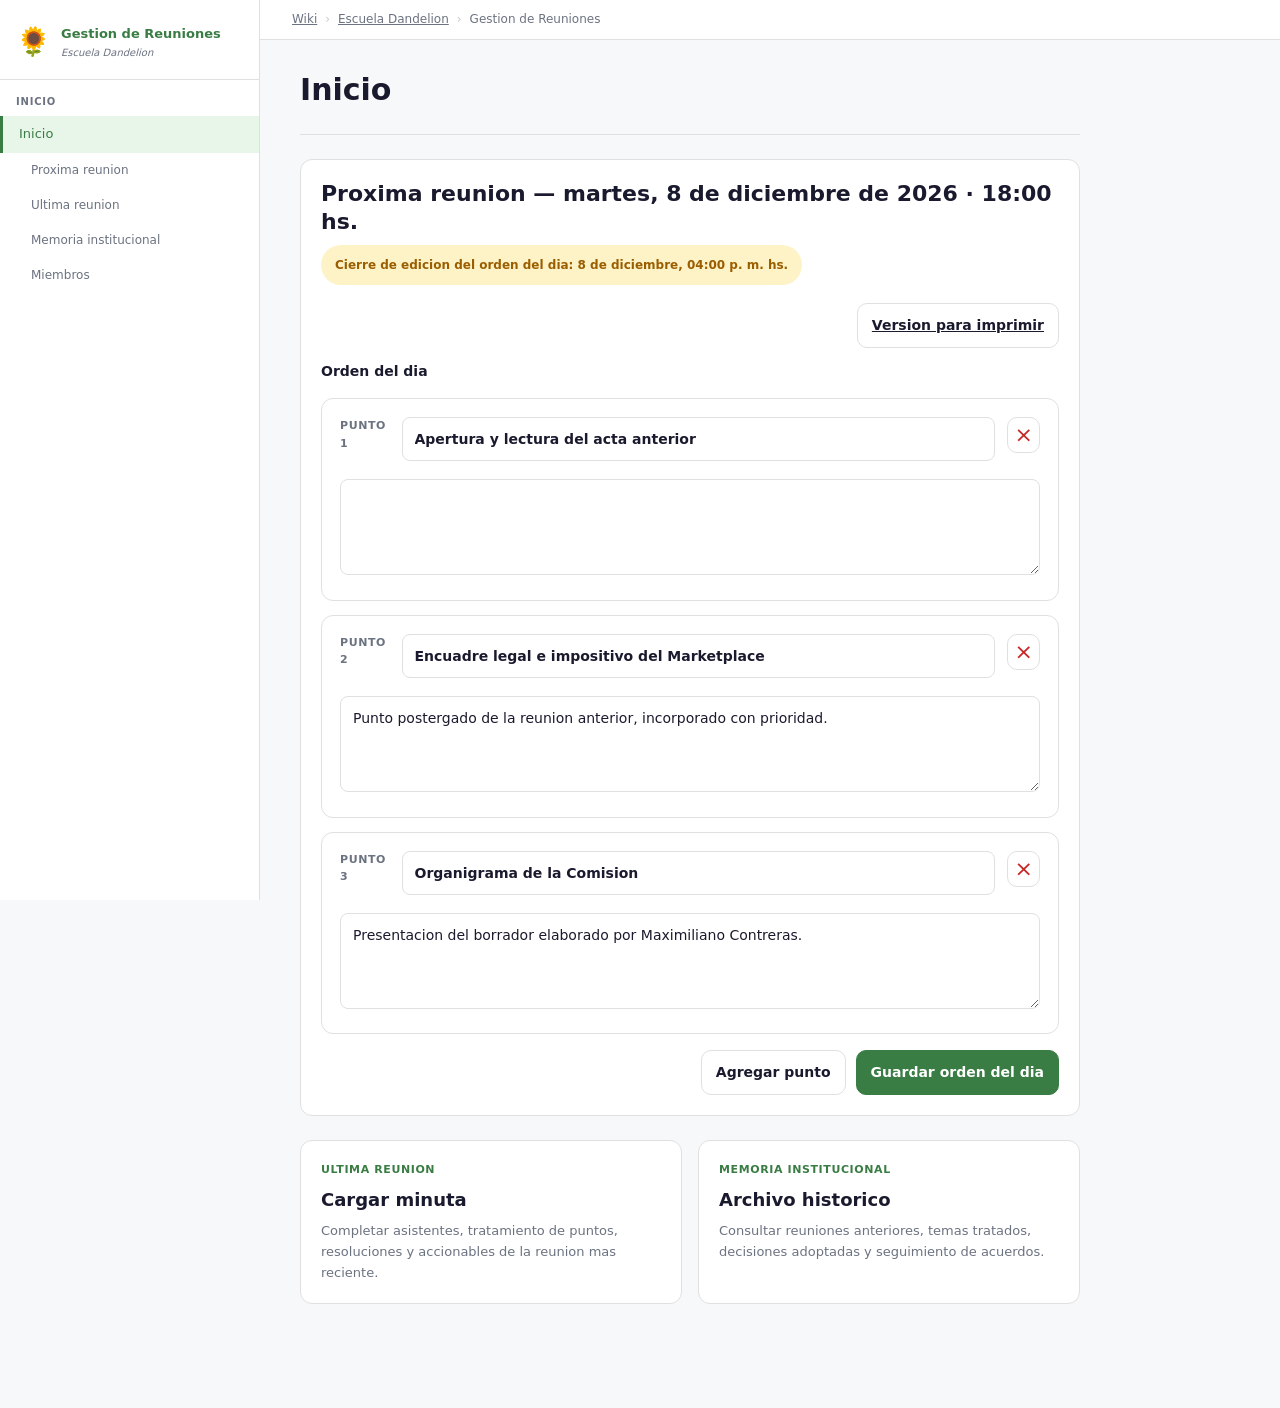
==== index.html @ a41a8931 "Primer commit: app completa de gestion de reuniones Co-Authored-By: Claude Sonnet 4.6 <noreply@anthr" ====
<!DOCTYPE html>
<html lang="es">
<head>
  <meta charset="UTF-8">
  <meta name="viewport" content="width=device-width, initial-scale=1.0">
  <title>Gestion de Reuniones | Escuela Dandelion</title>
  <link rel="stylesheet" href="./styles/tokens.css?v=20260422-2">
  <link rel="stylesheet" href="./styles/layout.css?v=20260422-2">
  <link rel="stylesheet" href="./styles/module.css?v=20260422-2">
</head>
<body data-page="next-meeting">
  <button class="menu-toggle" id="menuToggle" type="button" aria-label="Abrir menu">☰</button>
  <div class="sidebar-overlay" id="sidebarOverlay"></div>

  <aside class="sidebar" id="sidebar">
    <div class="sidebar-logo">
      <div class="logo-icon">🌻</div>
      <div>
        <div class="logo-text">Gestion de Reuniones</div>
        <div class="logo-sub">Escuela Dandelion</div>
      </div>
    </div>

    <div class="sidebar-section">Inicio</div>
    <a href="./index.html" class="sidebar-link current">Inicio</a>
    <a href="./index.html" class="sidebar-link sub">Proxima reunion</a>
    <a href="./ultima-reunion.html" class="sidebar-link sub">Ultima reunion</a>
    <a href="./historico.html" class="sidebar-link sub">Memoria institucional</a>
    <a href="./miembros.html" class="sidebar-link sub">Miembros</a>
  </aside>

  <main class="main-shell">
    <div class="topbar">
      <div class="breadcrumb">
        <a href="#">Wiki</a>
        <span class="sep">›</span>
        <a href="#">Escuela Dandelion</a>
        <span class="sep">›</span>
        <span>Gestion de Reuniones</span>
      </div>
    </div>

    <div class="content content-narrow">
      <header class="page-header page-header-compact">
        <h1 class="page-title">Inicio</h1>
      </header>

      <section class="section section-tight">
        <article class="panel-card">
          <h2 class="section-title-plain" id="nextMeetingTitle">Proxima reunion</h2>
          <div class="meeting-callout" id="nextMeetingCopy"></div>
          <div class="agenda-actions agenda-actions-top">
            <a class="action-btn" href="./print-agenda.html" target="_blank" rel="noopener noreferrer">Version para imprimir</a>
          </div>
          <div class="panel-title">Orden del dia</div>
          <div class="agenda-list" id="agendaList"></div>
          <div class="agenda-actions">
            <button class="action-btn" id="addAgendaItemBtn" type="button">Agregar punto</button>
            <button class="action-btn action-btn-primary" id="saveAgendaBtn" type="button">Guardar orden del dia</button>
          </div>
        </article>
      </section>

      <section class="section section-tight">
        <div class="access-grid">
          <a class="access-card" href="./ultima-reunion.html">
            <div class="access-label">Ultima reunion</div>
            <div class="access-title">Cargar minuta</div>
            <p class="access-copy">Completar asistentes, tratamiento de puntos, resoluciones y accionables de la reunion mas reciente.</p>
          </a>
          <a class="access-card" href="./historico.html">
            <div class="access-label">Memoria institucional</div>
            <div class="access-title">Archivo historico</div>
            <p class="access-copy">Consultar reuniones anteriores, temas tratados, decisiones adoptadas y seguimiento de acuerdos.</p>
          </a>
        </div>
      </section>
    </div>
  </main>

  <script type="module" src="./js/app.js?v=20260422-2"></script>
</body>
</html>
---- styles/tokens.css ----
:root {
  --green: #3a7d44;
  --green-dark: #2d6435;
  --green-light: #e8f5e9;
  --green-mid: #c8e6c9;
  --earth: #6d4c41;
  --earth-light: #efebe9;
  --amber: #f59e0b;
  --amber-light: #fef3c7;
  --blue: #1976d2;
  --blue-light: #e3f2fd;
  --purple: #6d28d9;
  --purple-light: #ede9fe;
  --red: #c62828;
  --red-light: #fdecea;
  --text: #1a1a2e;
  --muted: #6b7280;
  --border: #e0e0e0;
  --bg: #f7f8fa;
  --card: #ffffff;
  --shadow-soft: 0 4px 16px rgba(0, 0, 0, 0.08);
  --sidebar-w: 260px;
  --radius-sm: 8px;
  --radius-md: 12px;
  --radius-lg: 16px;
}
---- styles/layout.css ----
*,
*::before,
*::after {
  box-sizing: border-box;
}

html {
  scroll-behavior: smooth;
}

body {
  margin: 0;
  font-family: -apple-system, BlinkMacSystemFont, "Segoe UI", system-ui, sans-serif;
  font-size: 14px;
  line-height: 1.6;
  color: var(--text);
  background: var(--bg);
}

a {
  color: inherit;
}

.menu-toggle {
  display: none;
  position: fixed;
  top: 10px;
  left: 10px;
  z-index: 200;
  width: 28px;
  height: 28px;
  border: none;
  border-radius: 6px;
  background: var(--green);
  color: #fff;
  cursor: pointer;
}

.sidebar-overlay {
  display: none;
  position: fixed;
  inset: 0;
  z-index: 90;
  background: rgba(0, 0, 0, 0.35);
}

.sidebar-overlay.visible {
  display: block;
}

.sidebar {
  position: fixed;
  top: 0;
  left: 0;
  width: var(--sidebar-w);
  height: 100vh;
  padding-bottom: 20px;
  background: var(--card);
  border-right: 1px solid var(--border);
  overflow-y: auto;
  z-index: 100;
  display: flex;
  flex-direction: column;
}

.sidebar-logo {
  display: flex;
  gap: 10px;
  align-items: center;
  padding: 20px 16px 14px;
  border-bottom: 1px solid var(--border);
}

.logo-icon {
  font-size: 28px;
}

.logo-text {
  font-size: 13px;
  font-weight: 700;
  color: var(--green);
}

.logo-sub {
  font-size: 10px;
  color: var(--muted);
  font-style: italic;
}

.sidebar-link {
  display: block;
  padding: 8px 16px;
  font-size: 13px;
  text-decoration: none;
  border-left: 3px solid transparent;
  transition: background 0.15s ease, color 0.15s ease, border-color 0.15s ease;
}

.sidebar-link:hover,
.sidebar-link.active,
.sidebar-link.current {
  background: var(--green-light);
  color: var(--green);
  border-left-color: var(--green);
}

.sidebar-link.sub {
  padding-left: 28px;
  font-size: 12px;
  color: var(--muted);
}

.sidebar-section {
  padding: 14px 16px 6px;
  font-size: 10px;
  font-weight: 700;
  color: var(--muted);
  text-transform: uppercase;
  letter-spacing: 0.8px;
}

.sidebar-note {
  margin: 0 16px;
  padding: 12px;
  border-radius: var(--radius-sm);
  background: var(--green-light);
  font-size: 12px;
  color: var(--green-dark);
}

.main-shell {
  margin-left: var(--sidebar-w);
  min-height: 100vh;
}

.topbar {
  position: sticky;
  top: 0;
  z-index: 50;
  display: flex;
  align-items: center;
  justify-content: space-between;
  gap: 16px;
  padding: 10px 32px;
  background: var(--card);
  border-bottom: 1px solid var(--border);
  font-size: 12px;
  color: var(--muted);
}

.breadcrumb {
  display: flex;
  align-items: center;
  gap: 8px;
  flex-wrap: wrap;
}

.sep {
  color: #c7c7c7;
}

.topbar-action {
  color: var(--green);
  text-decoration: none;
  font-weight: 600;
}

.content {
  max-width: 980px;
  padding: 32px 40px 80px;
}

.content.content-narrow {
  max-width: 860px;
}

.page-header {
  margin-bottom: 32px;
  padding-bottom: 20px;
  border-bottom: 1px solid var(--border);
}

.page-header.page-header-compact {
  margin-bottom: 24px;
}

.page-meta {
  display: flex;
  align-items: center;
  gap: 8px;
  margin-bottom: 10px;
  flex-wrap: wrap;
}

.badge {
  display: inline-block;
  padding: 2px 10px;
  border-radius: 999px;
  font-size: 11px;
  font-weight: 700;
  text-transform: uppercase;
  letter-spacing: 0.5px;
}

.badge-active {
  background: var(--green-light);
  color: var(--green);
}

.badge-pilot {
  background: var(--blue-light);
  color: var(--blue);
}

.badge-draft {
  background: #f3f4f6;
  color: var(--muted);
}

.page-title {
  margin: 0 0 6px;
  font-size: 30px;
  line-height: 1.2;
}

.page-tagline {
  margin: 0 0 12px;
  font-size: 15px;
  font-style: italic;
  color: var(--green);
}

.page-attrs {
  display: flex;
  flex-wrap: wrap;
  gap: 18px 24px;
}

.attr {
  font-size: 12px;
  color: var(--muted);
}

.attr strong {
  color: var(--text);
}

.section {
  margin-bottom: 40px;
  scroll-margin-top: 72px;
}

.section.section-tight {
  margin-bottom: 24px;
}

h2 {
  display: flex;
  align-items: center;
  gap: 8px;
  margin: 0 0 14px;
  padding-bottom: 6px;
  font-size: 18px;
  border-bottom: 2px solid var(--green-mid);
}

h2 .icon {
  font-size: 18px;
}

p {
  margin: 0 0 12px;
  color: #374151;
}

@media (max-width: 768px) {
  .menu-toggle {
    display: flex;
    align-items: center;
    justify-content: center;
  }

  .sidebar {
    transform: translateX(-100%);
    transition: transform 0.25s ease;
  }

  .sidebar.open {
    transform: translateX(0);
  }

  .main-shell {
    margin-left: 0;
  }

  .topbar {
    padding: 10px 16px 10px 48px;
    align-items: flex-start;
    flex-direction: column;
  }

  .content {
    padding: 16px 16px 56px;
  }

  .page-title {
    font-size: 24px;
  }

  .page-attrs {
    flex-direction: column;
    gap: 6px;
  }
}
---- styles/module.css ----
.project-grid,
.role-grid,
.tool-grid,
.stats-grid,
.grid-2 {
  display: grid;
  gap: 16px;
}

.project-grid {
  grid-template-columns: repeat(auto-fit, minmax(220px, 1fr));
  margin: 20px 0;
}

.project-card,
.panel-card,
.tool-card,
.role-card,
.stat-card,
.step-body {
  background: var(--card);
  border: 1px solid var(--border);
  border-radius: var(--radius-md);
}

.project-card {
  padding: 20px;
}

.project-card.active {
  border-top: 4px solid var(--green);
}

.project-card-icon {
  font-size: 28px;
  margin-bottom: 8px;
}

.project-card-name {
  font-size: 15px;
  font-weight: 700;
  margin-bottom: 6px;
}

.project-card-desc {
  margin: 0;
  font-size: 12px;
  color: var(--muted);
}

.callout {
  display: flex;
  gap: 12px;
  margin: 16px 0;
  padding: 14px 16px;
  border-radius: var(--radius-sm);
}

.callout .icon {
  flex-shrink: 0;
  font-size: 18px;
}

.callout-title {
  margin-bottom: 4px;
  font-size: 13px;
  font-weight: 700;
}

.callout-tip {
  background: var(--green-light);
  border-left: 4px solid var(--green);
}

.callout-warn {
  background: var(--amber-light);
  border-left: 4px solid var(--amber);
}

.steps {
  margin-top: 16px;
}

.step {
  display: flex;
  gap: 16px;
  margin-bottom: 8px;
}

.step-num {
  width: 30px;
  height: 30px;
  border-radius: 50%;
  flex-shrink: 0;
  display: flex;
  align-items: center;
  justify-content: center;
  background: var(--green);
  color: #fff;
  font-size: 13px;
  font-weight: 700;
}

.step-body {
  flex: 1;
  padding: 12px 16px;
}

.step-title {
  font-size: 13px;
  font-weight: 700;
  margin-bottom: 4px;
}

.step-desc {
  margin: 0;
  font-size: 12px;
  color: var(--muted);
}

.step-connector {
  width: 30px;
  margin: -2px 0;
  display: flex;
  justify-content: center;
}

.step-connector::before {
  content: "";
  width: 2px;
  height: 16px;
  background: var(--green-mid);
  display: block;
}

.stats-grid {
  grid-template-columns: repeat(auto-fit, minmax(170px, 1fr));
  margin-bottom: 20px;
}

.stat-card {
  padding: 16px;
  box-shadow: 0 1px 3px rgba(0, 0, 0, 0.04);
}

.stat-label {
  margin-bottom: 6px;
  font-size: 10px;
  font-weight: 700;
  text-transform: uppercase;
  letter-spacing: 0.8px;
  color: var(--muted);
}

.stat-value {
  font-size: 24px;
  font-weight: 800;
  line-height: 1;
  color: var(--text);
}

.stat-sub {
  margin-top: 6px;
  font-size: 11px;
  color: var(--muted);
}

.stat-card.green {
  background: var(--green-light);
}

.stat-card.green .stat-value,
.stat-card.green .stat-label {
  color: var(--green-dark);
}

.stat-card.blue {
  background: var(--blue-light);
}

.stat-card.blue .stat-value,
.stat-card.blue .stat-label {
  color: var(--blue);
}

.stat-card.amber {
  background: var(--amber-light);
}

.stat-card.amber .stat-value,
.stat-card.amber .stat-label {
  color: #9a5d00;
}

.grid-2 {
  grid-template-columns: 1fr 1fr;
  margin-bottom: 20px;
}

.panel-card {
  padding: 20px;
}

.panel-title {
  margin-bottom: 16px;
  font-size: 14px;
  font-weight: 700;
  color: var(--text);
}

.role-grid {
  grid-template-columns: repeat(auto-fit, minmax(200px, 1fr));
}

.role-card {
  padding: 18px;
  border-top: 4px solid var(--green);
}

.role-card.earth {
  border-top-color: var(--earth);
}

.role-card.blue {
  border-top-color: var(--blue);
}

.role-name {
  margin-bottom: 6px;
  font-size: 13px;
  font-weight: 700;
}

.role-desc {
  margin: 0;
  font-size: 12px;
  color: var(--muted);
}

.checklist {
  list-style: none;
  margin: 0;
  padding: 0;
}

.checklist li {
  display: flex;
  gap: 8px;
  align-items: flex-start;
  padding: 8px 0;
  border-bottom: 1px solid #f0f0f0;
  font-size: 13px;
  color: #374151;
}

.checklist li:last-child {
  border-bottom: none;
}

.checklist .box {
  width: 16px;
  height: 16px;
  margin-top: 2px;
  border: 2px solid var(--border);
  border-radius: 3px;
  flex-shrink: 0;
}

.tool-grid {
  grid-template-columns: repeat(auto-fit, minmax(220px, 1fr));
}

.meeting-hero {
  display: grid;
  grid-template-columns: 1.2fr 0.8fr;
  gap: 16px;
  margin-bottom: 20px;
}

.meeting-card {
  padding: 20px;
  background: var(--card);
  border: 1px solid var(--border);
  border-radius: var(--radius-md);
}

.meeting-card-primary {
  background: linear-gradient(180deg, #ffffff 0%, #f8fcf8 100%);
}

.meeting-date {
  margin-bottom: 8px;
  font-size: 24px;
  font-weight: 800;
  line-height: 1.2;
}

.meeting-copy,
.agenda-desc {
  margin: 0;
  color: var(--muted);
}

.agenda-list,
.resolution-list,
.history-list {
  display: grid;
  gap: 14px;
}

.agenda-item,
.resolution-card,
.history-card {
  padding: 16px;
  background: var(--card);
  border: 1px solid var(--border);
  border-radius: var(--radius-md);
}

.history-card-link {
  display: block;
  color: inherit;
  text-decoration: none;
}

.agenda-item {
  padding: 18px;
}

.agenda-empty,
.empty-note {
  padding: 16px;
  border: 1px dashed var(--border);
  border-radius: var(--radius-md);
  color: var(--muted);
  background: #fafafa;
}

.section-title-plain {
  margin: 0 0 10px;
  padding: 0;
  border: none;
  font-size: 22px;
  line-height: 1.25;
}

.meeting-callout {
  display: inline-flex;
  align-items: center;
  min-height: 40px;
  margin-bottom: 18px;
  padding: 8px 14px;
  border-radius: 999px;
  background: var(--amber-light);
  color: #9a5d00;
  font-size: 12px;
  font-weight: 700;
}

.agenda-head,
.resolution-head,
.history-head {
  display: flex;
  align-items: flex-start;
  justify-content: space-between;
  gap: 12px;
  margin-bottom: 8px;
}

.agenda-index,
.resolution-label,
.history-date {
  font-size: 11px;
  font-weight: 700;
  text-transform: uppercase;
  letter-spacing: 0.6px;
  color: var(--muted);
}

.agenda-title,
.resolution-title,
.history-title {
  font-size: 15px;
  font-weight: 700;
  color: var(--text);
}

.agenda-input {
  width: 100%;
  border: 1px solid var(--border);
  border-radius: 8px;
  padding: 10px 12px;
  font: inherit;
  color: var(--text);
  background: #fff;
}

.agenda-input:disabled {
  background: #f3f4f6;
  color: var(--muted);
}

.agenda-input-title {
  min-width: 260px;
  font-weight: 700;
}

.agenda-input-duration {
  width: 88px;
  text-align: center;
}

.checklist-input {
  flex: 1;
}

.agenda-textarea {
  margin-top: 10px;
  resize: vertical;
  min-height: 96px;
}

.compact-textarea {
  min-height: 84px;
}

.agenda-actions {
  display: flex;
  gap: 10px;
  justify-content: flex-end;
  flex-wrap: wrap;
  margin-top: 16px;
}

.agenda-actions-top {
  margin-top: 0;
  margin-bottom: 12px;
}

.action-btn {
  min-height: 40px;
  padding: 10px 14px;
  border: 1px solid var(--border);
  border-radius: 10px;
  background: #fff;
  color: var(--text);
  font: inherit;
  font-weight: 700;
  cursor: pointer;
}

.action-btn:disabled {
  cursor: not-allowed;
  opacity: 0.65;
}

.action-btn-primary {
  background: var(--green);
  color: #fff;
  border-color: var(--green);
}

.icon-btn {
  width: 36px;
  height: 36px;
  border: 1px solid var(--border);
  border-radius: 10px;
  background: #fff;
  color: var(--red);
  font: inherit;
  font-size: 22px;
  line-height: 1;
  cursor: pointer;
}

.detail-list {
  display: grid;
  gap: 10px;
}

.detail-item {
  display: grid;
  gap: 6px;
  font-size: 13px;
  color: #374151;
}

.detail-inline {
  display: grid;
  grid-template-columns: 1fr 1fr;
  gap: 12px;
}

.panel-subtitle {
  margin: 16px 0 10px;
  font-size: 13px;
  font-weight: 700;
  color: var(--text);
}

.attendees-list,
.members-list {
  display: grid;
  gap: 10px;
}

.attendee-row {
  display: flex;
  gap: 8px;
  align-items: center;
}

.attendee-row .agenda-input {
  flex: 1;
  min-width: 0;
}

.member-row {
  display: grid;
  grid-template-columns: 1fr 160px 36px;
  gap: 10px;
}

.member-row {
  grid-template-columns: 1fr 1fr 1fr 36px;
}

.resolution-block + .resolution-block {
  margin-top: 16px;
  padding-top: 14px;
  border-top: 1px solid #f0f0f0;
}

.resolution-select {
  width: 140px;
}

/* Título editable del punto: se ve como heading, revela border al activarse */
.resolution-card .agenda-input-title {
  border-color: transparent;
  background: transparent;
  padding-left: 0;
  font-size: 15px;
  font-weight: 700;
  flex: 1;
  min-width: 0;
  transition: border-color 0.15s, background 0.15s, padding 0.15s;
}

.resolution-card .agenda-input-title:hover {
  border-color: var(--border);
  background: #fafafa;
  padding-left: 12px;
}

.resolution-card .agenda-input-title:focus {
  border-color: var(--green-mid);
  background: #fff;
  padding-left: 12px;
  outline: none;
}

.checklist-select {
  width: 220px;
}

.action-checkbox {
  width: 18px;
  height: 18px;
  margin-top: 10px;
}

.inline-actions {
  display: flex;
  gap: 8px;
  align-items: center;
}

.print-shell {
  max-width: 860px;
  margin: 0 auto;
  padding: 32px 24px 48px;
  color: #111827;
  background: #fff;
}

.print-actions {
  display: flex;
  gap: 10px;
  justify-content: flex-end;
  margin-bottom: 24px;
}

.print-header {
  margin-bottom: 28px;
  padding-bottom: 18px;
  border-bottom: 1px solid #d1d5db;
}

.print-kicker {
  margin-bottom: 8px;
  font-size: 12px;
  font-weight: 700;
  text-transform: uppercase;
  letter-spacing: 0.8px;
  color: #4b5563;
}

.print-header h1 {
  margin: 0 0 10px;
  font-size: 30px;
  line-height: 1.15;
}

.print-header p {
  margin: 0;
  color: #4b5563;
}

.print-meta {
  margin-bottom: 24px;
}

.print-meta p {
  margin: 0 0 8px;
}

.print-list {
  display: grid;
  gap: 18px;
}

.print-item {
  padding-bottom: 16px;
  border-bottom: 1px solid #e5e7eb;
}

.print-item-head {
  display: flex;
  justify-content: space-between;
  gap: 16px;
  align-items: baseline;
  margin-bottom: 8px;
}

.print-item h2 {
  margin: 0;
  font-size: 18px;
}

.print-bullets {
  margin: 8px 0 0 18px;
}

@media print {
  @page {
    size: A4;
    margin: 2.5cm 2cm;
  }

  body {
    background: #fff;
  }

  .no-print {
    display: none !important;
  }

  .print-shell {
    max-width: none;
    padding: 0;
  }

  .print-header {
    page-break-after: avoid;
    break-after: avoid;
  }

  .print-item {
    page-break-inside: avoid;
    break-inside: avoid;
  }

  .print-item-head {
    page-break-after: avoid;
    break-after: avoid;
  }

  .print-meta {
    page-break-after: avoid;
    break-after: avoid;
  }
}

.access-grid {
  display: grid;
  grid-template-columns: 1fr 1fr;
  gap: 16px;
}

.access-card {
  display: block;
  padding: 20px;
  border: 1px solid var(--border);
  border-radius: var(--radius-md);
  background: var(--card);
  color: inherit;
  text-decoration: none;
}

.access-label {
  margin-bottom: 8px;
  font-size: 11px;
  font-weight: 700;
  text-transform: uppercase;
  letter-spacing: 0.6px;
  color: var(--green);
}

.access-title {
  margin-bottom: 6px;
  font-size: 18px;
  font-weight: 700;
  color: var(--text);
}

.access-copy {
  margin: 0;
  font-size: 13px;
  color: var(--muted);
}

/* ── Meta estática de reunión ──────────────────────────────────────────── */

.meeting-meta-static {
  display: grid;
  gap: 6px;
  padding: 12px 14px;
  background: var(--bg);
  border-radius: var(--radius-sm);
  border: 1px solid var(--border);
}

.meta-row {
  display: flex;
  gap: 10px;
  align-items: baseline;
  font-size: 13px;
}

.meta-label {
  min-width: 110px;
  font-size: 11px;
  font-weight: 700;
  text-transform: uppercase;
  letter-spacing: 0.5px;
  color: var(--muted);
  flex-shrink: 0;
}

.meta-value {
  color: var(--text);
  font-weight: 500;
}

/* ── Roster de asistentes ──────────────────────────────────────────────── */

.roster-row {
  display: flex;
  align-items: center;
  gap: 10px;
  padding: 6px 0;
  border-bottom: 1px solid #f0f0f0;
}

.roster-row:last-child {
  border-bottom: none;
}

.roster-name {
  flex: 1;
  font-size: 13px;
  color: var(--text);
  cursor: pointer;
  user-select: none;
}

.roster-mode-select {
  width: 130px;
}

/* ── Accionables por punto ─────────────────────────────────────────────── */

.resolution-label-row {
  display: flex;
  align-items: center;
  justify-content: space-between;
  gap: 10px;
  margin-bottom: 10px;
}

.resolution-select-sm {
  width: 170px;
  font-size: 12px;
  font-weight: 600;
  color: var(--muted);
  background: var(--bg);
  border-color: var(--border);
}

.actionables-list {
  margin-top: 6px;
}

.actionables-list .action-btn {
  font-size: 12px;
  font-weight: 600;
  color: var(--green);
  border-color: var(--green-mid);
  background: var(--green-light);
  min-height: 34px;
  padding: 6px 12px;
}

.actionables-list .action-btn:hover {
  background: var(--green-mid);
}

.actionable-row {
  display: grid;
  grid-template-columns: 1fr 180px 36px;
  gap: 8px;
  align-items: center;
  margin-bottom: 8px;
}

.actionable-member-select {
  width: 180px;
}

/* ── Resumen de accionables ────────────────────────────────────────────── */

.assignee-tag {
  display: inline-block;
  padding: 2px 8px;
  border-radius: 999px;
  font-size: 11px;
  font-weight: 700;
  background: var(--green-light);
  color: var(--green-dark);
  white-space: nowrap;
  flex-shrink: 0;
}

.assignee-tag.unassigned {
  background: var(--amber-light);
  color: #9a5d00;
}

.task-desc {
  flex: 1;
  font-size: 13px;
  color: var(--text);
}

.task-done .task-desc {
  text-decoration: line-through;
  color: var(--muted);
}

/* ── Accionables: lista de detalle (solo lectura) ──────────────────────── */

.actionable-display-list {
  list-style: none;
  margin: 8px 0 0;
  padding: 0;
  display: grid;
  gap: 6px;
}

.actionable-display-item {
  display: flex;
  align-items: baseline;
  gap: 8px;
  font-size: 13px;
  color: var(--text);
}

.actionable-display-item.done {
  opacity: 0.55;
  text-decoration: line-through;
}

/* ── Historial: notas de estado ────────────────────────────────────────── */

.history-actionable-note {
  margin: 0;
  font-size: 12px;
  color: var(--amber);
  font-weight: 600;
}

.history-actionable-note.has-unassigned {
  color: #c05621;
}

.history-clear-note {
  margin: 0;
  font-size: 12px;
  color: var(--green);
  font-weight: 600;
}

.history-status-note {
  margin: 0;
  font-size: 12px;
  color: var(--muted);
  font-style: italic;
}

/* ── Paginación ────────────────────────────────────────────────────────── */

.pagination {
  display: flex;
  align-items: center;
  gap: 12px;
  justify-content: center;
  margin-top: 24px;
  padding-top: 16px;
  border-top: 1px solid var(--border);
}

.page-indicator {
  font-size: 13px;
  color: var(--muted);
}

.sr-only {
  position: absolute;
  width: 1px;
  height: 1px;
  padding: 0;
  margin: -1px;
  overflow: hidden;
  clip: rect(0, 0, 0, 0);
  white-space: nowrap;
  border: 0;
}

.tool-card {
  display: flex;
  gap: 12px;
  align-items: flex-start;
  padding: 14px;
}

.tool-icon {
  flex-shrink: 0;
  font-size: 24px;
}

.tool-name {
  margin-bottom: 4px;
  font-size: 13px;
  font-weight: 700;
}

.tool-desc {
  font-size: 11px;
  color: var(--muted);
}

.table-wrap {
  overflow-x: auto;
}

.wiki-table {
  width: 100%;
  border-collapse: collapse;
  font-size: 13px;
}

.wiki-table th {
  padding: 10px 12px;
  text-align: left;
  background: var(--green-light);
  color: var(--green);
  border-bottom: 2px solid var(--green-mid);
}

.wiki-table td {
  padding: 10px 12px;
  border-bottom: 1px solid var(--border);
  vertical-align: top;
}

.wiki-table tr:last-child td {
  border-bottom: none;
}

@media (max-width: 768px) {
  .project-grid,
  .role-grid,
  .tool-grid,
  .stats-grid,
  .grid-2,
  .meeting-hero,
  .access-grid {
    grid-template-columns: 1fr;
  }

  .detail-inline {
    grid-template-columns: 1fr;
  }

  .attendee-row,
  .member-row {
    grid-template-columns: 1fr;
  }

  .actionable-row {
    grid-template-columns: 1fr 36px;
  }

  .actionable-member-select {
    grid-column: 1 / -1;
    width: 100%;
  }

  .roster-mode-select {
    width: 100%;
  }

  .resolution-label-row {
    flex-direction: column;
    align-items: flex-start;
  }

  .resolution-select-sm {
    width: 100%;
  }

  .agenda-head {
    flex-direction: column;
  }

  .inline-actions,
  .print-item-head {
    flex-direction: column;
    align-items: stretch;
  }

  .agenda-input-title,
  .agenda-input-duration {
    width: 100%;
  }

  .wiki-table {
    display: block;
    overflow-x: auto;
  }
}
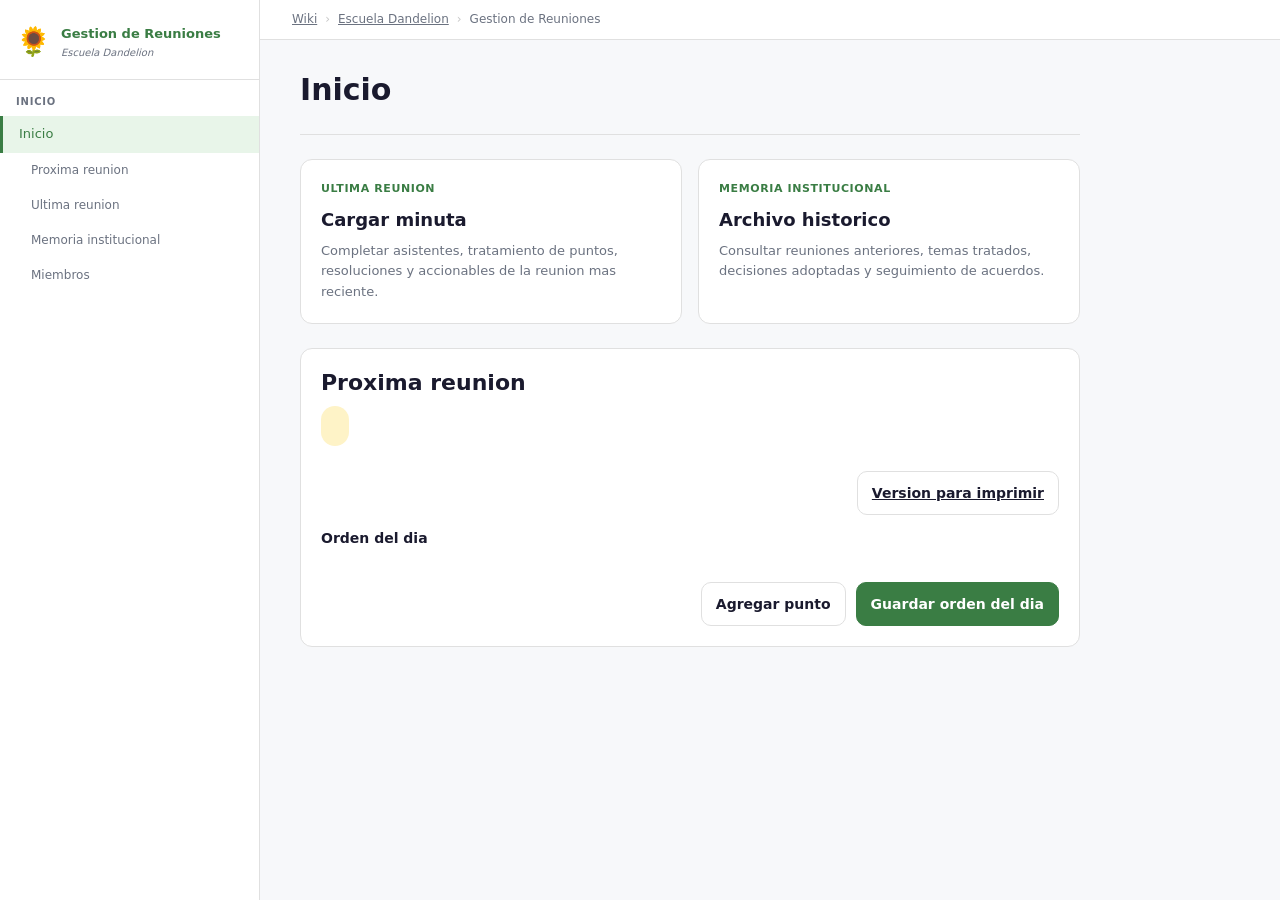
==== commit 83993d06: "Mover tarjetas de acceso rapido al tope de Inicio Co-Authored-By: Claude Sonnet 4.6 <noreply@anthrop" ====
--- a/index.html
+++ b/index.html
@@ -46,6 +46,21 @@
       </header>
 
       <section class="section section-tight">
+        <div class="access-grid">
+          <a class="access-card" href="./ultima-reunion.html">
+            <div class="access-label">Ultima reunion</div>
+            <div class="access-title">Cargar minuta</div>
+            <p class="access-copy">Completar asistentes, tratamiento de puntos, resoluciones y accionables de la reunion mas reciente.</p>
+          </a>
+          <a class="access-card" href="./historico.html">
+            <div class="access-label">Memoria institucional</div>
+            <div class="access-title">Archivo historico</div>
+            <p class="access-copy">Consultar reuniones anteriores, temas tratados, decisiones adoptadas y seguimiento de acuerdos.</p>
+          </a>
+        </div>
+      </section>
+
+      <section class="section section-tight">
         <article class="panel-card">
           <h2 class="section-title-plain" id="nextMeetingTitle">Proxima reunion</h2>
           <div class="meeting-callout" id="nextMeetingCopy"></div>
@@ -60,21 +75,6 @@
           </div>
         </article>
       </section>
-
-      <section class="section section-tight">
-        <div class="access-grid">
-          <a class="access-card" href="./ultima-reunion.html">
-            <div class="access-label">Ultima reunion</div>
-            <div class="access-title">Cargar minuta</div>
-            <p class="access-copy">Completar asistentes, tratamiento de puntos, resoluciones y accionables de la reunion mas reciente.</p>
-          </a>
-          <a class="access-card" href="./historico.html">
-            <div class="access-label">Memoria institucional</div>
-            <div class="access-title">Archivo historico</div>
-            <p class="access-copy">Consultar reuniones anteriores, temas tratados, decisiones adoptadas y seguimiento de acuerdos.</p>
-          </a>
-        </div>
-      </section>
     </div>
   </main>
 
